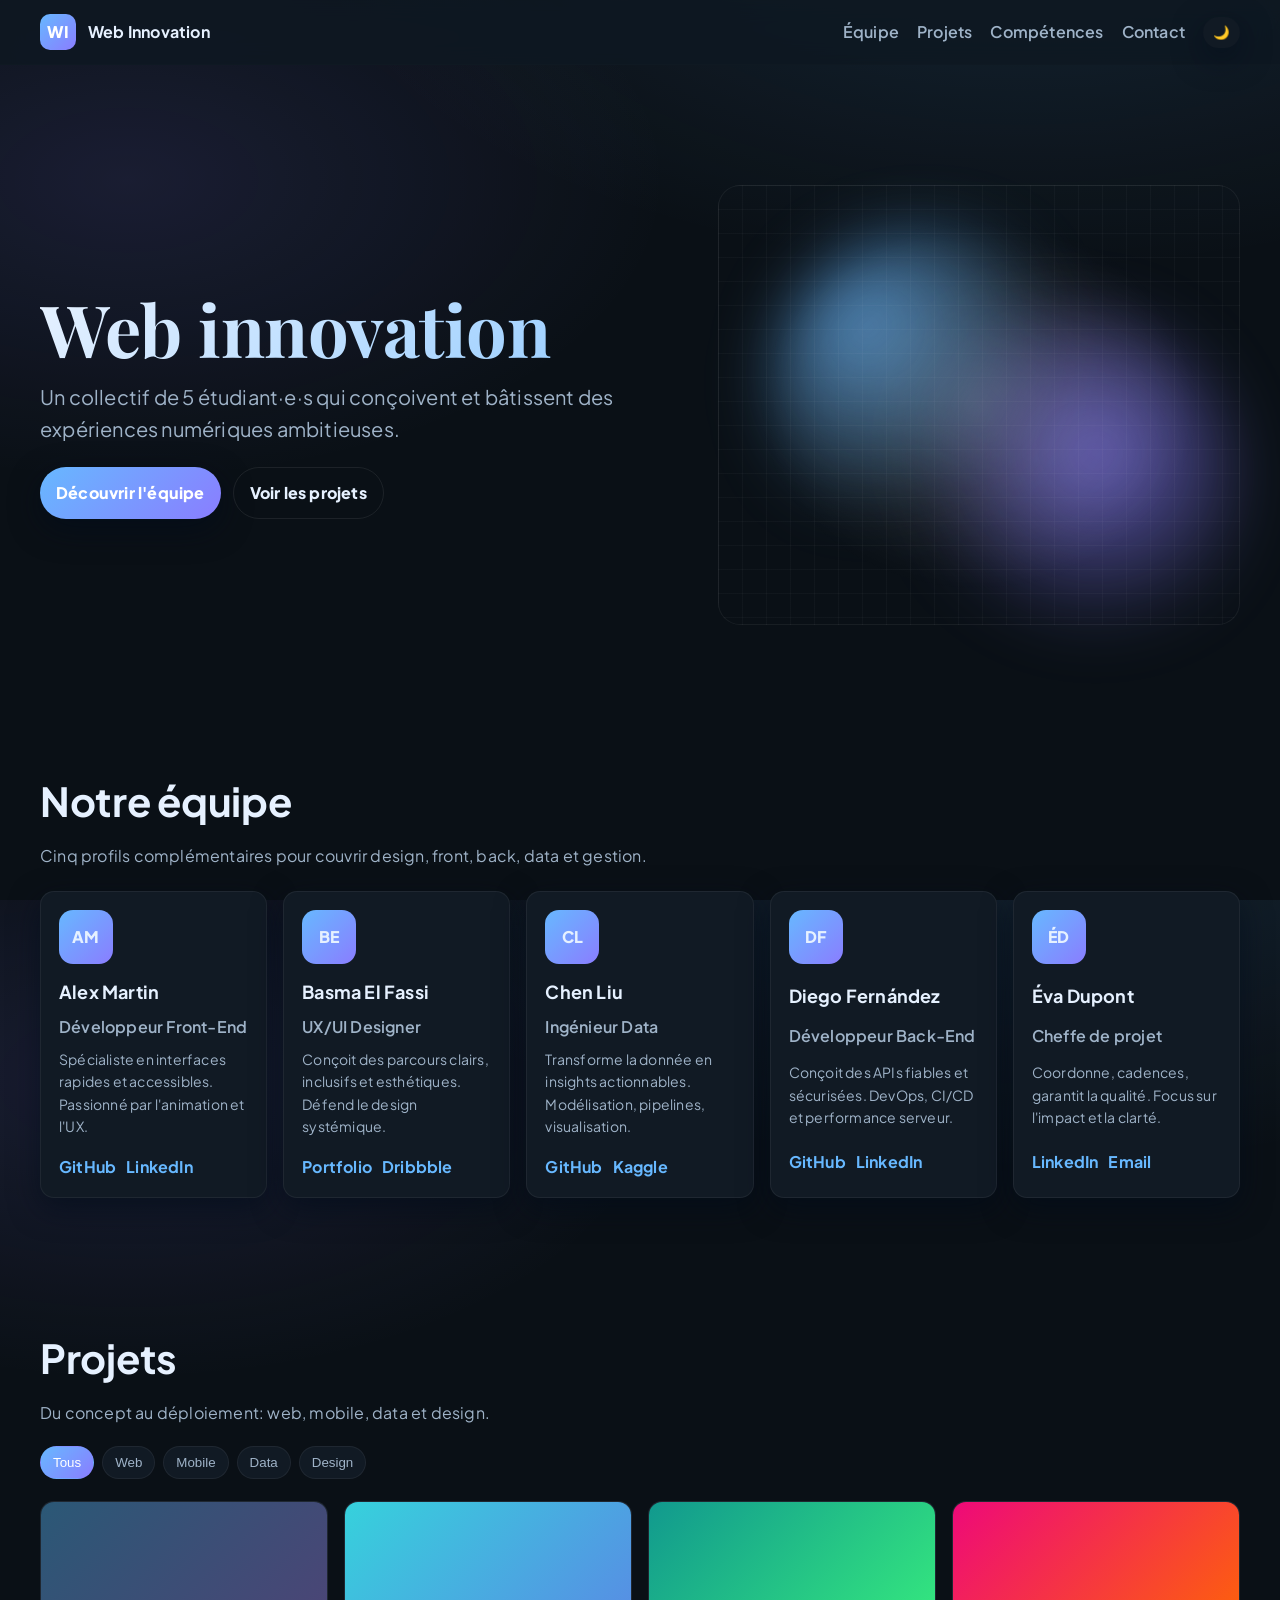
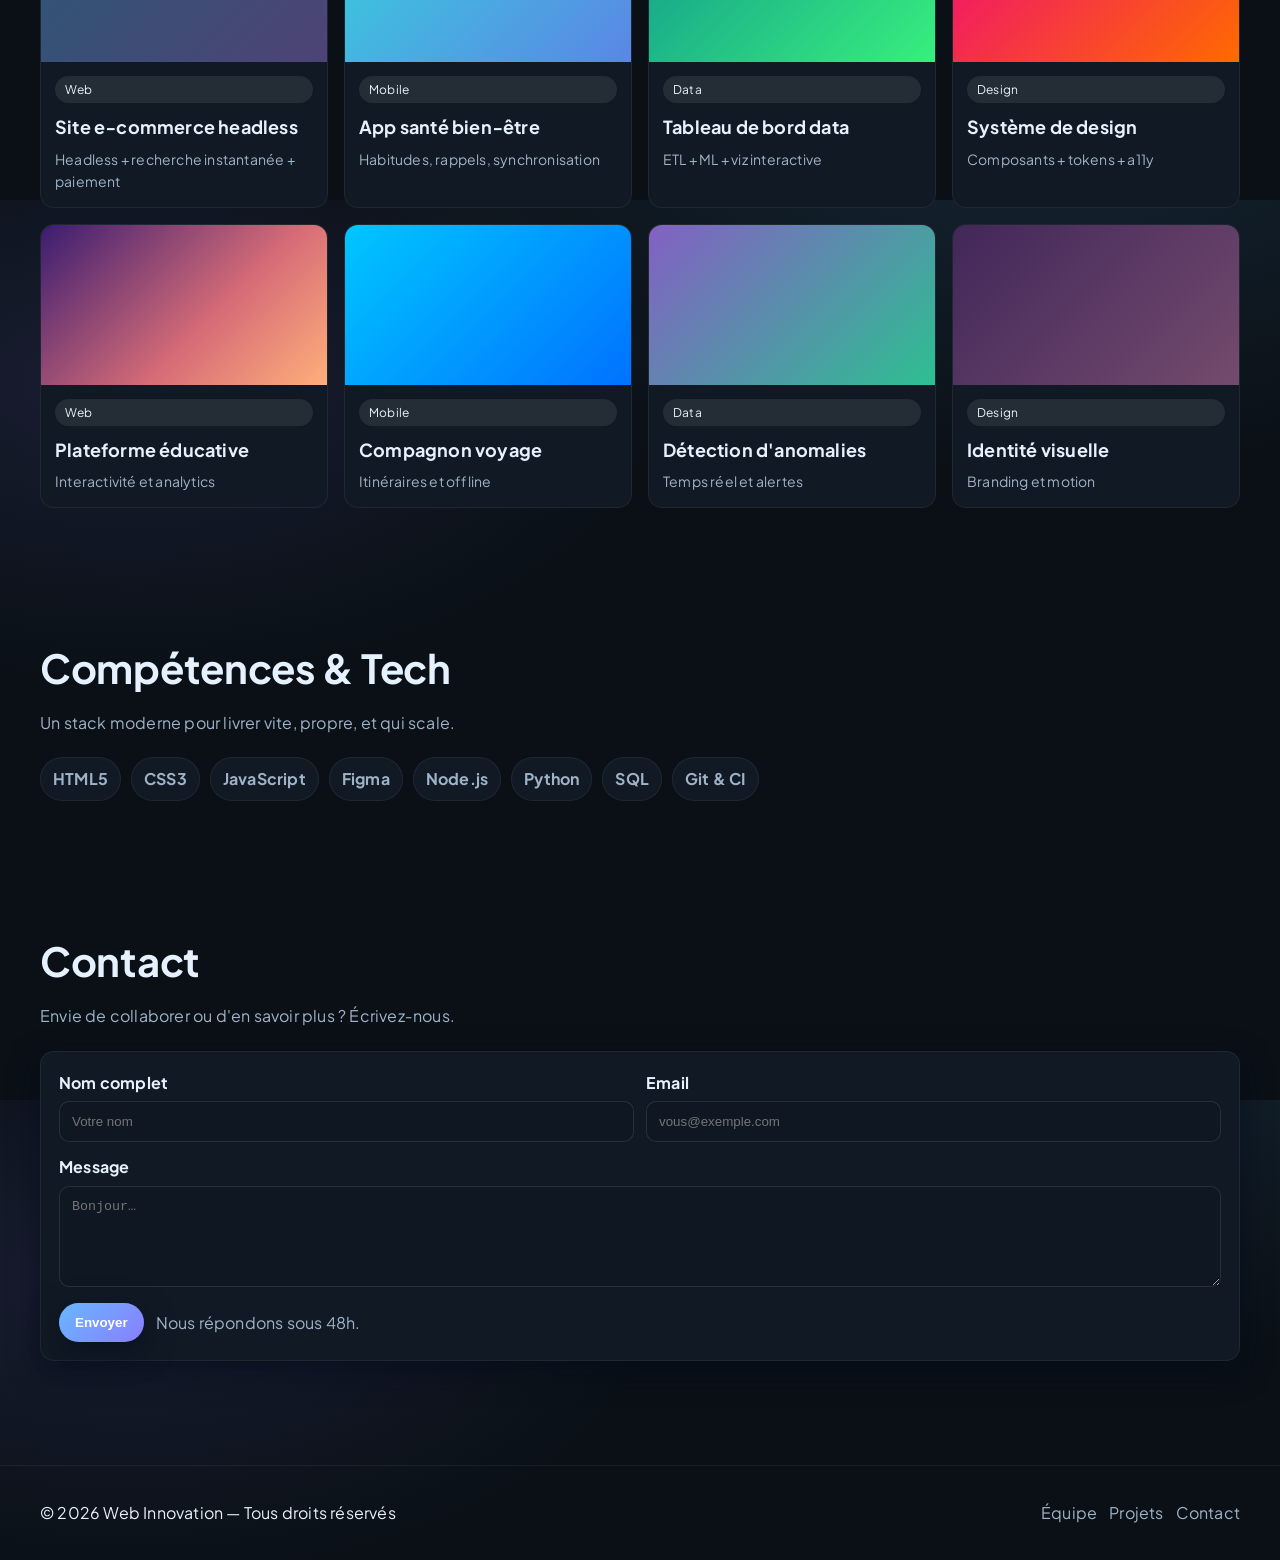
==== index.html @ 4f0fdc78 "Create professional portfolio website with responsive design Co-authored-by: yashabdul713 <yashabdul" ====
<!DOCTYPE html>
<html lang="fr">
<head>
	<meta charset="utf-8" />
	<meta name="viewport" content="width=device-width, initial-scale=1" />
	<title>Web innovation — Portfolio du groupe</title>
	<meta name="description" content="Portfolio professionnel et responsive d'un groupe de 5 étudiants — Web innovation." />
	<link rel="preconnect" href="https://fonts.googleapis.com" />
	<link rel="preconnect" href="https://fonts.gstatic.com" crossorigin />
	<link href="https://fonts.googleapis.com/css2?family=Plus+Jakarta+Sans:wght@400;600;700;800&family=Playfair+Display:wght@600;700&display=swap" rel="stylesheet" />
	<link rel="icon" type="image/svg+xml" href="data:image/svg+xml,%3Csvg xmlns='http://www.w3.org/2000/svg' viewBox='0 0 128 128'%3E%3Crect width='128' height='128' rx='24' fill='%2309141f'/%3E%3Cpath d='M28 86L46 42h12l-18 44H28Zm50-44l-18 44h12l12.4-31.1L96 86h12L86 42H78Z' fill='%23a8d8ff'/%3E%3C/svg%3E" />
	<link rel="stylesheet" href="./styles.css" />
</head>
<body>
	<header class="site-header" data-reveal>
		<div class="container header-inner">
			<a href="#hero" class="brand">
				<span class="brand-mark" aria-hidden="true">WI</span>
				<span class="brand-text">Web Innovation</span>
			</a>
			<nav class="nav">
				<a href="#equipe">Équipe</a>
				<a href="#projets">Projets</a>
				<a href="#competences">Compétences</a>
				<a href="#contact">Contact</a>
				<button id="themeToggle" class="theme-toggle" aria-label="Basculer le thème">
					<span class="sun">☀️</span>
					<span class="moon">🌙</span>
				</button>
			</nav>
		</div>
	</header>

	<main>
		<section id="hero" class="hero" aria-label="Section d'introduction" data-reveal>
			<div class="container hero-inner">
				<div class="hero-content">
					<h1 class="hero-title">Web innovation</h1>
					<p class="hero-subtitle">Un collectif de 5 étudiant·e·s qui conçoivent et bâtissent des expériences numériques ambitieuses.</p>
					<div class="hero-cta">
						<a href="#equipe" class="btn btn-primary">Découvrir l'équipe</a>
						<a href="#projets" class="btn btn-ghost">Voir les projets</a>
					</div>
				</div>
				<div class="hero-art" aria-hidden="true">
					<div class="blob b1"></div>
					<div class="blob b2"></div>
					<div class="grid-spark"></div>
				</div>
			</div>
		</section>

		<section id="equipe" class="section team" aria-label="Notre équipe" data-reveal>
			<div class="container">
				<header class="section-head">
					<h2>Notre équipe</h2>
					<p>Cinq profils complémentaires pour couvrir design, front, back, data et gestion.</p>
				</header>

				<div class="team-grid">
					<article class="member-card">
						<div class="avatar" aria-hidden="true"><span>AM</span></div>
						<h3 class="member-name">Alex Martin</h3>
						<p class="member-role">Développeur Front‑End</p>
						<p class="member-bio">Spécialiste en interfaces rapides et accessibles. Passionné par l'animation et l'UX.</p>
						<div class="member-links">
							<a href="#" aria-label="GitHub Alex">GitHub</a>
							<a href="#" aria-label="LinkedIn Alex">LinkedIn</a>
						</div>
					</article>

					<article class="member-card">
						<div class="avatar" aria-hidden="true"><span>BE</span></div>
						<h3 class="member-name">Basma El Fassi</h3>
						<p class="member-role">UX/UI Designer</p>
						<p class="member-bio">Conçoit des parcours clairs, inclusifs et esthétiques. Défend le design systémique.</p>
						<div class="member-links">
							<a href="#" aria-label="Portfolio Basma">Portfolio</a>
							<a href="#" aria-label="Dribbble Basma">Dribbble</a>
						</div>
					</article>

					<article class="member-card">
						<div class="avatar" aria-hidden="true"><span>CL</span></div>
						<h3 class="member-name">Chen Liu</h3>
						<p class="member-role">Ingénieur Data</p>
						<p class="member-bio">Transforme la donnée en insights actionnables. Modélisation, pipelines, visualisation.</p>
						<div class="member-links">
							<a href="#" aria-label="GitHub Chen">GitHub</a>
							<a href="#" aria-label="Kaggle Chen">Kaggle</a>
						</div>
					</article>

					<article class="member-card">
						<div class="avatar" aria-hidden="true"><span>DF</span></div>
						<h3 class="member-name">Diego Fernández</h3>
						<p class="member-role">Développeur Back‑End</p>
						<p class="member-bio">Conçoit des APIs fiables et sécurisées. DevOps, CI/CD et performance serveur.</p>
						<div class="member-links">
							<a href="#" aria-label="GitHub Diego">GitHub</a>
							<a href="#" aria-label="LinkedIn Diego">LinkedIn</a>
						</div>
					</article>

					<article class="member-card">
						<div class="avatar" aria-hidden="true"><span>ÉD</span></div>
						<h3 class="member-name">Éva Dupont</h3>
						<p class="member-role">Cheffe de projet</p>
						<p class="member-bio">Coordonne, cadences, garantit la qualité. Focus sur l'impact et la clarté.</p>
						<div class="member-links">
							<a href="#" aria-label="LinkedIn Éva">LinkedIn</a>
							<a href="#" aria-label="Email Éva">Email</a>
						</div>
					</article>
				</div>
			</div>
		</section>

		<section id="projets" class="section projects" aria-label="Nos projets" data-reveal>
			<div class="container">
				<header class="section-head">
					<h2>Projets</h2>
					<p>Du concept au déploiement: web, mobile, data et design.</p>
					<div class="filters" role="tablist" aria-label="Filtrer les projets">
						<button class="filter is-active" data-filter="all" role="tab" aria-selected="true">Tous</button>
						<button class="filter" data-filter="web" role="tab">Web</button>
						<button class="filter" data-filter="mobile" role="tab">Mobile</button>
						<button class="filter" data-filter="data" role="tab">Data</button>
						<button class="filter" data-filter="design" role="tab">Design</button>
					</div>
				</header>

				<div class="project-grid">
					<article class="project-card" data-category="web" data-title="Site e‑commerce headless" data-description="Architecture headless avec CMS, recherche instantanée et paiement sécurisé." data-image="">
						<div class="thumb t1" aria-hidden="true"></div>
						<div class="project-meta">
							<span class="tag">Web</span>
							<h3>Site e‑commerce headless</h3>
							<p>Headless + recherche instantanée + paiement</p>
						</div>
					</article>

					<article class="project-card" data-category="mobile" data-title="App santé bien‑être" data-description="Suivi d'habitudes, notifications intelligentes, synchronisation cloud." data-image="">
						<div class="thumb t2" aria-hidden="true"></div>
						<div class="project-meta">
							<span class="tag">Mobile</span>
							<h3>App santé bien‑être</h3>
							<p>Habitudes, rappels, synchronisation</p>
						</div>
					</article>

					<article class="project-card" data-category="data" data-title="Tableau de bord data" data-description="Intégration ETL, modèles prédictifs, visualisations interactives." data-image="">
						<div class="thumb t3" aria-hidden="true"></div>
						<div class="project-meta">
							<span class="tag">Data</span>
							<h3>Tableau de bord data</h3>
							<p>ETL + ML + viz interactive</p>
						</div>
					</article>

					<article class="project-card" data-category="design" data-title="Système de design" data-description="Bibliothèque de composants, tokens, guidelines et accessibilité AA." data-image="">
						<div class="thumb t4" aria-hidden="true"></div>
						<div class="project-meta">
							<span class="tag">Design</span>
							<h3>Système de design</h3>
							<p>Composants + tokens + a11y</p>
						</div>
					</article>

					<article class="project-card" data-category="web" data-title="Plateforme éducative" data-description="Cours interactifs, quiz adaptatifs, scoring et analytics." data-image="">
						<div class="thumb t5" aria-hidden="true"></div>
						<div class="project-meta">
							<span class="tag">Web</span>
							<h3>Plateforme éducative</h3>
							<p>Interactivité et analytics</p>
						</div>
					</article>

					<article class="project-card" data-category="mobile" data-title="Compagnon voyage" data-description="Itinéraires optimisés, hors‑ligne, recommandations locales." data-image="">
						<div class="thumb t6" aria-hidden="true"></div>
						<div class="project-meta">
							<span class="tag">Mobile</span>
							<h3>Compagnon voyage</h3>
							<p>Itinéraires et offline</p>
						</div>
					</article>

					<article class="project-card" data-category="data" data-title="Détection d'anomalies" data-description="Surveillance temps réel, alertes et investigation." data-image="">
						<div class="thumb t7" aria-hidden="true"></div>
						<div class="project-meta">
							<span class="tag">Data</span>
							<h3>Détection d'anomalies</h3>
							<p>Temps réel et alertes</p>
						</div>
					</article>

					<article class="project-card" data-category="design" data-title="Identité visuelle" data-description="Logo, palette, typographies et motion guidelines." data-image="">
						<div class="thumb t8" aria-hidden="true"></div>
						<div class="project-meta">
							<span class="tag">Design</span>
							<h3>Identité visuelle</h3>
							<p>Branding et motion</p>
						</div>
					</article>
				</div>
			</div>
		</section>

		<section id="competences" class="section skills" aria-label="Compétences & Technologies" data-reveal>
			<div class="container">
				<header class="section-head">
					<h2>Compétences & Tech</h2>
					<p>Un stack moderne pour livrer vite, propre, et qui scale.</p>
				</header>
				<ul class="chip-list" aria-label="Technologies">
					<li class="chip">HTML5</li>
					<li class="chip">CSS3</li>
					<li class="chip">JavaScript</li>
					<li class="chip">Figma</li>
					<li class="chip">Node.js</li>
					<li class="chip">Python</li>
					<li class="chip">SQL</li>
					<li class="chip">Git & CI</li>
				</ul>
			</div>
		</section>

		<section id="contact" class="section contact" aria-label="Nous contacter" data-reveal>
			<div class="container">
				<header class="section-head">
					<h2>Contact</h2>
					<p>Envie de collaborer ou d'en savoir plus ? Écrivez‑nous.</p>
				</header>
				<form id="contactForm" class="contact-form" novalidate>
					<div class="form-grid">
						<label>
							<span>Nom complet</span>
							<input type="text" name="name" placeholder="Votre nom" required />
						</label>
						<label>
							<span>Email</span>
							<input type="email" name="email" placeholder="vous@exemple.com" required />
						</label>
						<label class="full">
							<span>Message</span>
							<textarea name="message" rows="5" placeholder="Bonjour…" required></textarea>
						</label>
					</div>
					<div class="form-actions">
						<button type="submit" class="btn btn-primary">Envoyer</button>
						<p class="form-note">Nous répondons sous 48h.</p>
					</div>
				</form>
			</div>
		</section>
	</main>

	<footer class="site-footer">
		<div class="container footer-inner">
			<p>© <span id="year"></span> Web Innovation — Tous droits réservés</p>
			<ul class="footer-links">
				<li><a href="#equipe">Équipe</a></li>
				<li><a href="#projets">Projets</a></li>
				<li><a href="#contact">Contact</a></li>
			</ul>
		</div>
	</footer>

	<div id="projectModal" class="modal" aria-hidden="true" role="dialog" aria-modal="false" aria-labelledby="modalTitle">
		<div class="modal-backdrop" data-close></div>
		<div class="modal-dialog" role="document">
			<button class="modal-close" data-close aria-label="Fermer">✕</button>
			<div class="modal-media" id="modalMedia" aria-hidden="true"></div>
			<div class="modal-body">
				<h3 id="modalTitle">Titre du projet</h3>
				<p id="modalDescription">Description du projet…</p>
				<div class="modal-actions">
					<a id="modalPrimary" class="btn btn-primary" href="#" target="_blank" rel="noopener">Voir le projet</a>
				</div>
			</div>
		</div>
	</div>

	<div id="toast" class="toast" role="status" aria-live="polite" aria-atomic="true" hidden></div>

	<script src="./script.js" defer></script>
</body>
</html>
---- styles.css ----
/* Design system */
:root {
	--bg: #0a1016;
	--bg-elev: #0f1822;
	--surface: #111a24;
	--text: #e6f1ff;
	--muted: #9fb3c8;
	--brand: #67b8ff;
	--brand-2: #8a7dff;
	--accent: #1ee5a1;
	--danger: #ff5e7e;
	--ring: color-mix(in oklab, var(--brand) 45%, white 0%);
	--shadow: 0 10px 30px rgba(2, 12, 27, 0.6);
	--radius: 14px;
	--radius-sm: 10px;
	--radius-lg: 22px;
	--container: 1200px;
	--gutter: 24px;
}

[data-theme="light"] {
	--bg: #f7fbff;
	--bg-elev: #ffffff;
	--surface: #f2f6fb;
	--text: #0b1a2b;
	--muted: #4b637a;
	--brand: #1b84ff;
	--brand-2: #5d49ff;
	--accent: #0fb37d;
	--danger: #e23c5b;
	--ring: color-mix(in oklab, var(--brand) 45%, black 0%);
	--shadow: 0 10px 30px rgba(10, 16, 22, 0.08);
}

/* Reset & base */
* { box-sizing: border-box; }
html, body { height: 100%; }
body {
	margin: 0;
	font-family: "Plus Jakarta Sans", system-ui, -apple-system, Segoe UI, Roboto, Ubuntu, "Helvetica Neue", Arial, "Apple Color Emoji", "Segoe UI Emoji";
	background: radial-gradient(1200px 600px at 80% -10%, rgba(103,184,255,0.12), transparent 60%),
		radial-gradient(900px 500px at 10% 20%, rgba(138,125,255,0.12), transparent 60%),
		var(--bg);
	color: var(--text);
	line-height: 1.6;
	letter-spacing: 0.2px;
}

img, svg, video { max-width: 100%; height: auto; display: block; }

.container {
	width: min(100% - 2*var(--gutter), var(--container));
	margin-inline: auto;
}

/* Header */
.site-header {
	position: sticky;
	top: 0;
	z-index: 50;
	backdrop-filter: saturate(130%) blur(12px);
	background: color-mix(in oklab, var(--bg-elev) 85%, transparent);
	border-bottom: 1px solid color-mix(in oklab, var(--surface) 70%, transparent);
}
.header-inner {
	display: flex;
	align-items: center;
	justify-content: space-between;
	padding: 14px 0;
}
.brand {
	display: inline-flex;
	align-items: center;
	gap: 12px;
	text-decoration: none;
	color: var(--text);
	font-weight: 700;
}
.brand-mark {
	display: inline-grid;
	place-items: center;
	width: 36px;
	height: 36px;
	border-radius: 10px;
	background: linear-gradient(135deg, var(--brand), var(--brand-2));
	color: white;
	font-weight: 800;
}
.nav { display: flex; gap: 18px; align-items: center; }
.nav a { color: var(--muted); text-decoration: none; font-weight: 600; }
.nav a:hover { color: var(--text); }
.theme-toggle {
	appearance: none; border: 0; background: var(--surface); color: var(--text);
	padding: 8px 10px; border-radius: 999px; cursor: pointer; display: inline-flex; gap: 6px;
	box-shadow: var(--shadow);
}
.theme-toggle .sun { display: none; }
[data-theme="light"] .theme-toggle .sun { display: inline; }
[data-theme="light"] .theme-toggle .moon { display: none; }

/* Hero */
.hero { padding: 80px 0 40px; }
@media (min-width: 900px){ .hero { padding: 120px 0 80px; } }
.hero-inner { display: grid; grid-template-columns: 1.1fr 0.9fr; gap: 40px; align-items: center; }
@media (max-width: 900px){ .hero-inner { grid-template-columns: 1fr; } }
.hero-title {
	font-family: "Playfair Display", Georgia, serif;
	font-size: clamp(42px, 6vw, 72px);
	line-height: 1.05;
	letter-spacing: -0.5px;
	margin: 0 0 14px;
	background: linear-gradient(135deg, var(--text), color-mix(in oklab, var(--brand) 70%, var(--text) 30%));
	-webkit-background-clip: text; background-clip: text; color: transparent;
}
.hero-subtitle { color: var(--muted); font-size: clamp(16px, 2.2vw, 20px); margin: 0 0 22px; }
.hero-cta { display: flex; gap: 12px; flex-wrap: wrap; }

.hero-art { position: relative; height: 360px; }
@media (min-width: 900px){ .hero-art { height: 440px; } }
.blob { position: absolute; filter: blur(30px); opacity: 0.7; mix-blend-mode: screen; }
.blob.b1 { width: 320px; height: 320px; border-radius: 50%; background: radial-gradient(circle at 30% 30%, var(--brand), transparent 60%); top: 10%; left: 10%; animation: float 10s ease-in-out infinite; }
.blob.b2 { width: 360px; height: 360px; border-radius: 50%; background: radial-gradient(circle at 60% 40%, var(--brand-2), transparent 60%); bottom: -10%; right: 0; animation: float 12s ease-in-out infinite reverse; }
.grid-spark { position: absolute; inset: 0; background: radial-gradient(ellipse at 50% 50%, rgba(255,255,255,0.14), transparent 60%),
	linear-gradient(transparent 23px, rgba(255,255,255,0.06) 24px),
	linear-gradient(90deg, transparent 23px, rgba(255,255,255,0.06) 24px);
	background-size: 100% 100%, 24px 24px, 24px 24px; border-radius: var(--radius-lg); border: 1px solid rgba(255,255,255,0.06);
}
@keyframes float { 0%,100%{ transform: translateY(0); } 50%{ transform: translateY(-12px); } }

/* Sections */
.section { padding: 64px 0; }
.section-head { display: grid; gap: 10px; margin-bottom: 22px; }
.section h2 { font-size: clamp(28px, 4.2vw, 40px); margin: 0; letter-spacing: -0.3px; }
.section p { color: var(--muted); margin: 0; }

/* Team */
.team-grid { display: grid; grid-template-columns: repeat(5, 1fr); gap: 16px; }
@media (max-width: 1100px){ .team-grid { grid-template-columns: repeat(3, 1fr); } }
@media (max-width: 700px){ .team-grid { grid-template-columns: repeat(2, 1fr); } }
@media (max-width: 460px){ .team-grid { grid-template-columns: 1fr; } }
.member-card { background: var(--surface); border: 1px solid rgba(255,255,255,0.06); border-radius: var(--radius); padding: 18px; box-shadow: var(--shadow); display: grid; gap: 8px; transition: transform .25s ease, box-shadow .25s ease; }
.member-card:hover { transform: translateY(-3px); box-shadow: 0 14px 40px rgba(2,12,27,.45); }
.avatar { width: 54px; height: 54px; border-radius: 14px; background: linear-gradient(135deg, var(--brand), var(--brand-2)); display: grid; place-items: center; font-weight: 800; }
.member-name { margin: 6px 0 0; font-size: 18px; }
.member-role { margin: 0; color: var(--muted); font-weight: 600; }
.member-bio { margin: 4px 0 0; color: var(--muted); font-size: 14px; }
.member-links { display: flex; gap: 10px; margin-top: 8px; }
.member-links a { color: var(--brand); text-decoration: none; font-weight: 700; }

/* Projects */
.filters { display: flex; gap: 8px; flex-wrap: wrap; margin-top: 10px; }
.filter { padding: 8px 12px; border-radius: 999px; background: var(--surface); color: var(--muted); border: 1px solid rgba(255,255,255,0.06); cursor: pointer; }
.filter.is-active { background: linear-gradient(135deg, var(--brand), var(--brand-2)); color: white; border-color: transparent; }

.project-grid { display: grid; grid-template-columns: repeat(4, 1fr); gap: 16px; }
@media (max-width: 1100px){ .project-grid { grid-template-columns: repeat(3, 1fr); } }
@media (max-width: 800px){ .project-grid { grid-template-columns: repeat(2, 1fr); } }
@media (max-width: 520px){ .project-grid { grid-template-columns: 1fr; } }
.project-card { position: relative; overflow: hidden; border-radius: var(--radius); background: var(--surface); border: 1px solid rgba(255,255,255,0.06); cursor: pointer; }
.project-card .thumb { height: 160px; background: linear-gradient(135deg, #0b2538, #0d1f2c); }
.project-card .thumb.t1{ background: linear-gradient(135deg, #2b5876, #4e4376);} 
.project-card .thumb.t2{ background: linear-gradient(135deg, #36d1dc, #5b86e5);} 
.project-card .thumb.t3{ background: linear-gradient(135deg, #11998e, #38ef7d);} 
.project-card .thumb.t4{ background: linear-gradient(135deg, #ee0979, #ff6a00);} 
.project-card .thumb.t5{ background: linear-gradient(135deg, #3a1c71, #d76d77 60%, #ffaf7b);} 
.project-card .thumb.t6{ background: linear-gradient(135deg, #00c6ff, #0072ff);} 
.project-card .thumb.t7{ background: linear-gradient(135deg, #8360c3, #2ebf91);} 
.project-card .thumb.t8{ background: linear-gradient(135deg, #42275a, #734b6d);} 
.project-card .project-meta { padding: 14px; display: grid; gap: 6px; }
.project-card .tag { display: inline-block; padding: 4px 10px; border-radius: 999px; background: rgba(255,255,255,0.08); font-size: 12px; }
.project-card h3 { margin: 4px 0 0; font-size: 18px; }
.project-card p { margin: 0; color: var(--muted); font-size: 14px; }
.project-card::after { content: ""; position: absolute; inset: 0; border-radius: inherit; border: 1px solid transparent; transition: border-color .2s ease; }
.project-card:hover::after { border-color: color-mix(in oklab, var(--brand) 50%, transparent); }

/* Skills */
.chip-list { display: flex; gap: 10px; flex-wrap: wrap; list-style: none; padding: 0; margin: 10px 0 0; }
.chip { padding: 8px 12px; border-radius: 999px; background: var(--surface); border: 1px solid rgba(255,255,255,0.06); color: var(--muted); font-weight: 700; }

/* Contact */
.contact-form { background: var(--surface); border: 1px solid rgba(255,255,255,0.06); border-radius: var(--radius); padding: 18px; box-shadow: var(--shadow); }
.form-grid { display: grid; grid-template-columns: 1fr 1fr; gap: 12px; }
.form-grid .full { grid-column: 1 / -1; }
label span { display: block; font-weight: 700; margin-bottom: 6px; }
input, textarea { width: 100%; padding: 12px 12px; border-radius: 10px; border: 1px solid rgba(255,255,255,0.1); background: var(--bg-elev); color: var(--text); outline: none; }
input:focus, textarea:focus { border-color: color-mix(in oklab, var(--brand) 50%, transparent); box-shadow: 0 0 0 3px color-mix(in oklab, var(--brand) 25%, transparent); }
.form-actions { display: flex; align-items: center; gap: 12px; margin-top: 10px; }
.form-note { color: var(--muted); margin: 0; }

/* Buttons */
.btn { display: inline-flex; align-items: center; justify-content: center; gap: 8px; padding: 12px 16px; border-radius: 999px; border: 1px solid rgba(255,255,255,0.08); text-decoration: none; color: var(--text); font-weight: 800; cursor: pointer; }
.btn-primary { background: linear-gradient(135deg, var(--brand), var(--brand-2)); border: none; color: #fff; box-shadow: var(--shadow); }
.btn-ghost { background: transparent; }
.btn:hover { transform: translateY(-1px); }

/* Footer */
.site-footer { border-top: 1px solid rgba(255,255,255,0.06); margin-top: 40px; }
.footer-inner { display: flex; align-items: center; justify-content: space-between; gap: 12px; padding: 18px 0; }
.footer-links { display: flex; gap: 12px; list-style: none; margin: 0; padding: 0; }
.footer-links a { color: var(--muted); text-decoration: none; }
.footer-links a:hover { color: var(--text); }

/* Modal */
.modal { position: fixed; inset: 0; display: grid; place-items: center; padding: 20px; pointer-events: none; }
.modal[aria-hidden="true"] { visibility: hidden; opacity: 0; transition: opacity .2s ease, visibility .2s ease; }
.modal[aria-hidden="false"] { visibility: visible; opacity: 1; pointer-events: auto; }
.modal-backdrop { position: absolute; inset: 0; background: rgba(0,0,0,0.55); backdrop-filter: blur(4px); }
.modal-dialog { position: relative; width: min(100%, 860px); background: var(--bg-elev); border-radius: var(--radius); border: 1px solid rgba(255,255,255,0.06); box-shadow: var(--shadow); overflow: hidden; display: grid; grid-template-columns: 1fr 1.1fr; }
@media (max-width: 800px){ .modal-dialog { grid-template-columns: 1fr; } }
.modal-media { min-height: 220px; background: radial-gradient(ellipse at 40% 50%, rgba(255,255,255,0.08), transparent 60%); }
.modal-body { padding: 18px; display: grid; gap: 10px; }
.modal-close { position: absolute; top: 10px; right: 10px; border: 0; background: rgba(0,0,0,0.5); color: #fff; border-radius: 999px; width: 32px; height: 32px; cursor: pointer; }

/* Toast */
.toast { position: fixed; bottom: 16px; right: 16px; padding: 12px 16px; border-radius: 12px; background: var(--surface); border: 1px solid rgba(255,255,255,0.08); box-shadow: var(--shadow); }

/* Reveal on scroll */
[data-reveal] { opacity: 0; transform: translateY(16px); transition: opacity .5s ease, transform .5s ease; }
[data-reveal].is-visible { opacity: 1; transform: translateY(0); }
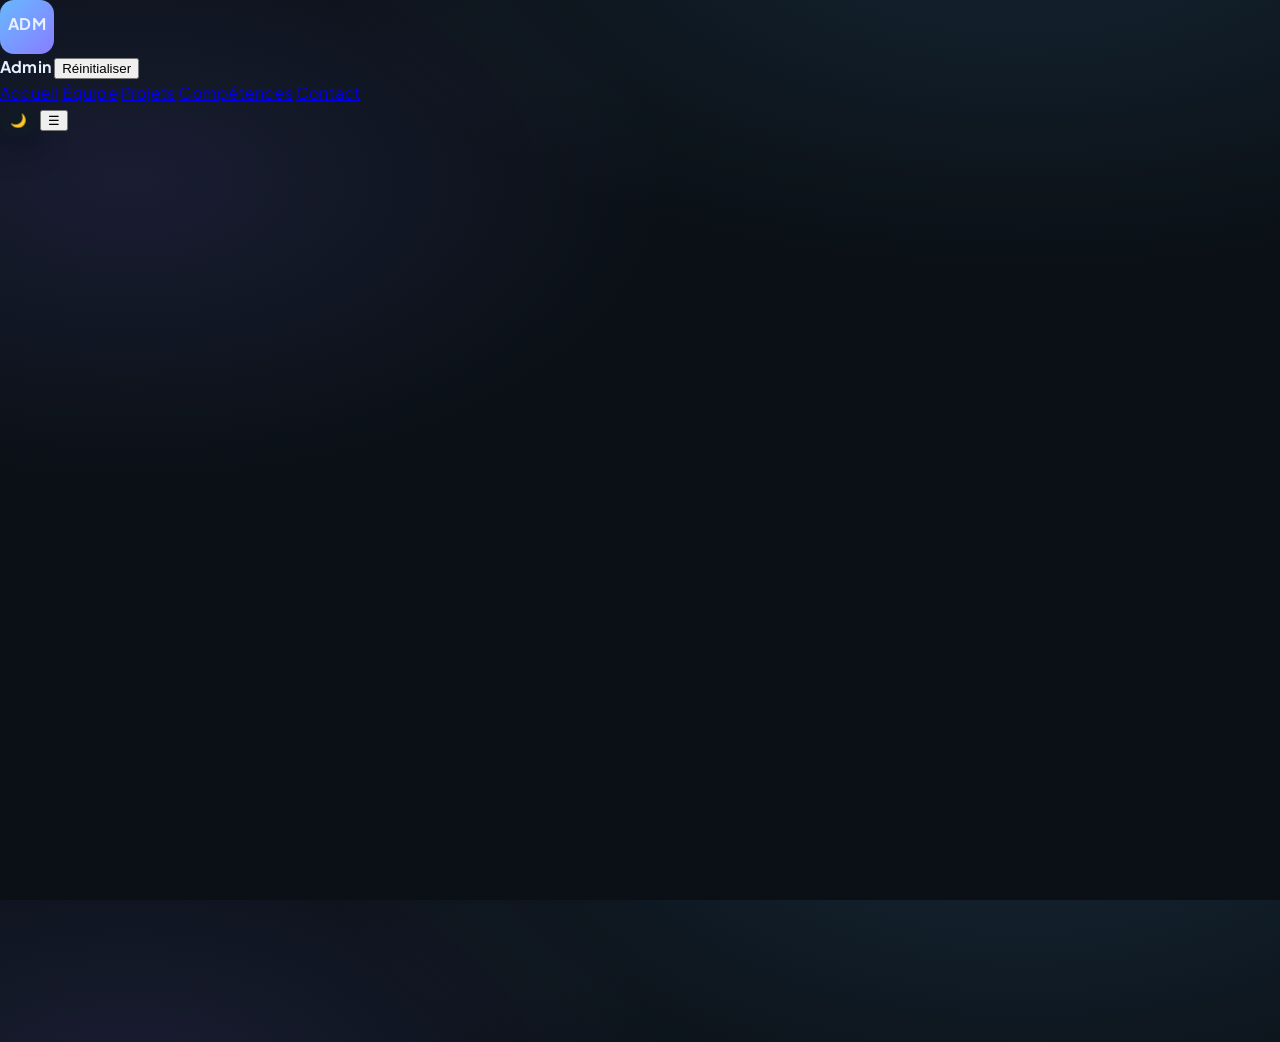
==== commit d0e0e025: "Checkpoint before follow-up message Co-authored-by: yashabdul713 <yashabdul713@gmail.com>" ====
--- a/index.html
+++ b/index.html
@@ -3,8 +3,8 @@
 <head>
 	<meta charset="utf-8" />
 	<meta name="viewport" content="width=device-width, initial-scale=1" />
-	<title>Web innovation — Portfolio du groupe</title>
-	<meta name="description" content="Portfolio professionnel et responsive d'un groupe de 5 étudiants — Web innovation." />
+	<title>Web innovation — Accueil</title>
+	<meta name="description" content="Portfolio professionnel d'un groupe de 5 étudiants — Web innovation." />
 	<link rel="preconnect" href="https://fonts.googleapis.com" />
 	<link rel="preconnect" href="https://fonts.gstatic.com" crossorigin />
 	<link href="https://fonts.googleapis.com/css2?family=Plus+Jakarta+Sans:wght@400;600;700;800&family=Playfair+Display:wght@600;700&display=swap" rel="stylesheet" />
@@ -12,260 +12,63 @@
 	<link rel="stylesheet" href="./styles.css" />
 </head>
 <body>
-	<header class="site-header" data-reveal>
-		<div class="container header-inner">
-			<a href="#hero" class="brand">
-				<span class="brand-mark" aria-hidden="true">WI</span>
-				<span class="brand-text">Web Innovation</span>
-			</a>
-			<nav class="nav">
-				<a href="#equipe">Équipe</a>
-				<a href="#projets">Projets</a>
-				<a href="#competences">Compétences</a>
-				<a href="#contact">Contact</a>
-				<button id="themeToggle" class="theme-toggle" aria-label="Basculer le thème">
-					<span class="sun">☀️</span>
-					<span class="moon">🌙</span>
-				</button>
+	<div class="app">
+		<aside class="sidebar" aria-label="Navigation latérale">
+			<div class="sidebar-header">
+				<label class="avatar-upload" title="Changer l'image de l'admin">
+					<input type="file" id="avatarInput" accept="image/*" hidden />
+					<div class="avatar admin-avatar" id="adminAvatar"><span>ADM</span></div>
+				</label>
+				<div class="admin-meta">
+					<strong>Admin</strong>
+					<button id="resetAvatar" class="link" type="button">Réinitialiser</button>
+				</div>
+			</div>
+			<nav class="sidebar-nav">
+				<a href="index.html" data-nav="home" class="nav-btn is-active">Accueil</a>
+				<a href="equipe.html" data-nav="equipe" class="nav-btn">Équipe</a>
+				<a href="projets.html" data-nav="projets" class="nav-btn">Projets</a>
+				<a href="competences.html" data-nav="competences" class="nav-btn">Compétences</a>
+				<a href="contact.html" data-nav="contact" class="nav-btn">Contact</a>
 			</nav>
-		</div>
-	</header>
+			<div class="sidebar-footer">
+				<button id="themeToggle" class="theme-toggle" aria-label="Basculer le thème"><span class="sun">☀️</span><span class="moon">🌙</span></button>
+				<button id="sidebarToggle" class="sidebar-toggle" aria-label="Ouvrir/fermer la barre">☰</button>
+			</div>
+		</aside>
 
-	<main>
-		<section id="hero" class="hero" aria-label="Section d'introduction" data-reveal>
-			<div class="container hero-inner">
-				<div class="hero-content">
-					<h1 class="hero-title">Web innovation</h1>
-					<p class="hero-subtitle">Un collectif de 5 étudiant·e·s qui conçoivent et bâtissent des expériences numériques ambitieuses.</p>
-					<div class="hero-cta">
-						<a href="#equipe" class="btn btn-primary">Découvrir l'équipe</a>
-						<a href="#projets" class="btn btn-ghost">Voir les projets</a>
+		<main class="content">
+			<section class="hero home-hero" aria-label="Accueil" data-reveal>
+				<div class="container hero-inner">
+					<div class="hero-content">
+						<h1 class="hero-title">Web innovation</h1>
+						<p class="hero-subtitle">Portfolio du groupe — découvrez nos projets, notre équipe et nos compétences.</p>
+						<div class="timer" aria-live="polite">
+							<span id="clock">00:00:00</span>
+						</div>
+						<div class="hero-cta">
+							<a href="projets.html" class="btn btn-primary">Voir les projets</a>
+							<a href="equipe.html" class="btn btn-ghost">Rencontrer l'équipe</a>
+						</div>
+					</div>
+					<div class="hero-art" aria-hidden="true">
+						<div class="blob b1"></div>
+						<div class="blob b2"></div>
+						<div class="grid-spark"></div>
 					</div>
 				</div>
-				<div class="hero-art" aria-hidden="true">
-					<div class="blob b1"></div>
-					<div class="blob b2"></div>
-					<div class="grid-spark"></div>
+			</section>
+
+			<section class="section" data-reveal>
+				<div class="container">
+					<header class="section-head">
+						<h2>À propos</h2>
+						<p>Nous concevons des expériences numériques ambitieuses et accessibles. Naviguez via la barre à gauche.</p>
+					</header>
 				</div>
-			</div>
-		</section>
-
-		<section id="equipe" class="section team" aria-label="Notre équipe" data-reveal>
-			<div class="container">
-				<header class="section-head">
-					<h2>Notre équipe</h2>
-					<p>Cinq profils complémentaires pour couvrir design, front, back, data et gestion.</p>
-				</header>
-
-				<div class="team-grid">
-					<article class="member-card">
-						<div class="avatar" aria-hidden="true"><span>AM</span></div>
-						<h3 class="member-name">Alex Martin</h3>
-						<p class="member-role">Développeur Front‑End</p>
-						<p class="member-bio">Spécialiste en interfaces rapides et accessibles. Passionné par l'animation et l'UX.</p>
-						<div class="member-links">
-							<a href="#" aria-label="GitHub Alex">GitHub</a>
-							<a href="#" aria-label="LinkedIn Alex">LinkedIn</a>
-						</div>
-					</article>
-
-					<article class="member-card">
-						<div class="avatar" aria-hidden="true"><span>BE</span></div>
-						<h3 class="member-name">Basma El Fassi</h3>
-						<p class="member-role">UX/UI Designer</p>
-						<p class="member-bio">Conçoit des parcours clairs, inclusifs et esthétiques. Défend le design systémique.</p>
-						<div class="member-links">
-							<a href="#" aria-label="Portfolio Basma">Portfolio</a>
-							<a href="#" aria-label="Dribbble Basma">Dribbble</a>
-						</div>
-					</article>
-
-					<article class="member-card">
-						<div class="avatar" aria-hidden="true"><span>CL</span></div>
-						<h3 class="member-name">Chen Liu</h3>
-						<p class="member-role">Ingénieur Data</p>
-						<p class="member-bio">Transforme la donnée en insights actionnables. Modélisation, pipelines, visualisation.</p>
-						<div class="member-links">
-							<a href="#" aria-label="GitHub Chen">GitHub</a>
-							<a href="#" aria-label="Kaggle Chen">Kaggle</a>
-						</div>
-					</article>
-
-					<article class="member-card">
-						<div class="avatar" aria-hidden="true"><span>DF</span></div>
-						<h3 class="member-name">Diego Fernández</h3>
-						<p class="member-role">Développeur Back‑End</p>
-						<p class="member-bio">Conçoit des APIs fiables et sécurisées. DevOps, CI/CD et performance serveur.</p>
-						<div class="member-links">
-							<a href="#" aria-label="GitHub Diego">GitHub</a>
-							<a href="#" aria-label="LinkedIn Diego">LinkedIn</a>
-						</div>
-					</article>
-
-					<article class="member-card">
-						<div class="avatar" aria-hidden="true"><span>ÉD</span></div>
-						<h3 class="member-name">Éva Dupont</h3>
-						<p class="member-role">Cheffe de projet</p>
-						<p class="member-bio">Coordonne, cadences, garantit la qualité. Focus sur l'impact et la clarté.</p>
-						<div class="member-links">
-							<a href="#" aria-label="LinkedIn Éva">LinkedIn</a>
-							<a href="#" aria-label="Email Éva">Email</a>
-						</div>
-					</article>
-				</div>
-			</div>
-		</section>
-
-		<section id="projets" class="section projects" aria-label="Nos projets" data-reveal>
-			<div class="container">
-				<header class="section-head">
-					<h2>Projets</h2>
-					<p>Du concept au déploiement: web, mobile, data et design.</p>
-					<div class="filters" role="tablist" aria-label="Filtrer les projets">
-						<button class="filter is-active" data-filter="all" role="tab" aria-selected="true">Tous</button>
-						<button class="filter" data-filter="web" role="tab">Web</button>
-						<button class="filter" data-filter="mobile" role="tab">Mobile</button>
-						<button class="filter" data-filter="data" role="tab">Data</button>
-						<button class="filter" data-filter="design" role="tab">Design</button>
-					</div>
-				</header>
-
-				<div class="project-grid">
-					<article class="project-card" data-category="web" data-title="Site e‑commerce headless" data-description="Architecture headless avec CMS, recherche instantanée et paiement sécurisé." data-image="">
-						<div class="thumb t1" aria-hidden="true"></div>
-						<div class="project-meta">
-							<span class="tag">Web</span>
-							<h3>Site e‑commerce headless</h3>
-							<p>Headless + recherche instantanée + paiement</p>
-						</div>
-					</article>
-
-					<article class="project-card" data-category="mobile" data-title="App santé bien‑être" data-description="Suivi d'habitudes, notifications intelligentes, synchronisation cloud." data-image="">
-						<div class="thumb t2" aria-hidden="true"></div>
-						<div class="project-meta">
-							<span class="tag">Mobile</span>
-							<h3>App santé bien‑être</h3>
-							<p>Habitudes, rappels, synchronisation</p>
-						</div>
-					</article>
-
-					<article class="project-card" data-category="data" data-title="Tableau de bord data" data-description="Intégration ETL, modèles prédictifs, visualisations interactives." data-image="">
-						<div class="thumb t3" aria-hidden="true"></div>
-						<div class="project-meta">
-							<span class="tag">Data</span>
-							<h3>Tableau de bord data</h3>
-							<p>ETL + ML + viz interactive</p>
-						</div>
-					</article>
-
-					<article class="project-card" data-category="design" data-title="Système de design" data-description="Bibliothèque de composants, tokens, guidelines et accessibilité AA." data-image="">
-						<div class="thumb t4" aria-hidden="true"></div>
-						<div class="project-meta">
-							<span class="tag">Design</span>
-							<h3>Système de design</h3>
-							<p>Composants + tokens + a11y</p>
-						</div>
-					</article>
-
-					<article class="project-card" data-category="web" data-title="Plateforme éducative" data-description="Cours interactifs, quiz adaptatifs, scoring et analytics." data-image="">
-						<div class="thumb t5" aria-hidden="true"></div>
-						<div class="project-meta">
-							<span class="tag">Web</span>
-							<h3>Plateforme éducative</h3>
-							<p>Interactivité et analytics</p>
-						</div>
-					</article>
-
-					<article class="project-card" data-category="mobile" data-title="Compagnon voyage" data-description="Itinéraires optimisés, hors‑ligne, recommandations locales." data-image="">
-						<div class="thumb t6" aria-hidden="true"></div>
-						<div class="project-meta">
-							<span class="tag">Mobile</span>
-							<h3>Compagnon voyage</h3>
-							<p>Itinéraires et offline</p>
-						</div>
-					</article>
-
-					<article class="project-card" data-category="data" data-title="Détection d'anomalies" data-description="Surveillance temps réel, alertes et investigation." data-image="">
-						<div class="thumb t7" aria-hidden="true"></div>
-						<div class="project-meta">
-							<span class="tag">Data</span>
-							<h3>Détection d'anomalies</h3>
-							<p>Temps réel et alertes</p>
-						</div>
-					</article>
-
-					<article class="project-card" data-category="design" data-title="Identité visuelle" data-description="Logo, palette, typographies et motion guidelines." data-image="">
-						<div class="thumb t8" aria-hidden="true"></div>
-						<div class="project-meta">
-							<span class="tag">Design</span>
-							<h3>Identité visuelle</h3>
-							<p>Branding et motion</p>
-						</div>
-					</article>
-				</div>
-			</div>
-		</section>
-
-		<section id="competences" class="section skills" aria-label="Compétences & Technologies" data-reveal>
-			<div class="container">
-				<header class="section-head">
-					<h2>Compétences & Tech</h2>
-					<p>Un stack moderne pour livrer vite, propre, et qui scale.</p>
-				</header>
-				<ul class="chip-list" aria-label="Technologies">
-					<li class="chip">HTML5</li>
-					<li class="chip">CSS3</li>
-					<li class="chip">JavaScript</li>
-					<li class="chip">Figma</li>
-					<li class="chip">Node.js</li>
-					<li class="chip">Python</li>
-					<li class="chip">SQL</li>
-					<li class="chip">Git & CI</li>
-				</ul>
-			</div>
-		</section>
-
-		<section id="contact" class="section contact" aria-label="Nous contacter" data-reveal>
-			<div class="container">
-				<header class="section-head">
-					<h2>Contact</h2>
-					<p>Envie de collaborer ou d'en savoir plus ? Écrivez‑nous.</p>
-				</header>
-				<form id="contactForm" class="contact-form" novalidate>
-					<div class="form-grid">
-						<label>
-							<span>Nom complet</span>
-							<input type="text" name="name" placeholder="Votre nom" required />
-						</label>
-						<label>
-							<span>Email</span>
-							<input type="email" name="email" placeholder="vous@exemple.com" required />
-						</label>
-						<label class="full">
-							<span>Message</span>
-							<textarea name="message" rows="5" placeholder="Bonjour…" required></textarea>
-						</label>
-					</div>
-					<div class="form-actions">
-						<button type="submit" class="btn btn-primary">Envoyer</button>
-						<p class="form-note">Nous répondons sous 48h.</p>
-					</div>
-				</form>
-			</div>
-		</section>
-	</main>
-
-	<footer class="site-footer">
-		<div class="container footer-inner">
-			<p>© <span id="year"></span> Web Innovation — Tous droits réservés</p>
-			<ul class="footer-links">
-				<li><a href="#equipe">Équipe</a></li>
-				<li><a href="#projets">Projets</a></li>
-				<li><a href="#contact">Contact</a></li>
-			</ul>
-		</div>
-	</footer>
-
+			</section>
+		</main>
+	</div>
 	<div id="projectModal" class="modal" aria-hidden="true" role="dialog" aria-modal="false" aria-labelledby="modalTitle">
 		<div class="modal-backdrop" data-close></div>
 		<div class="modal-dialog" role="document">
@@ -280,9 +83,7 @@
 			</div>
 		</div>
 	</div>
-
 	<div id="toast" class="toast" role="status" aria-live="polite" aria-atomic="true" hidden></div>
-
 	<script src="./script.js" defer></script>
 </body>
 </html>
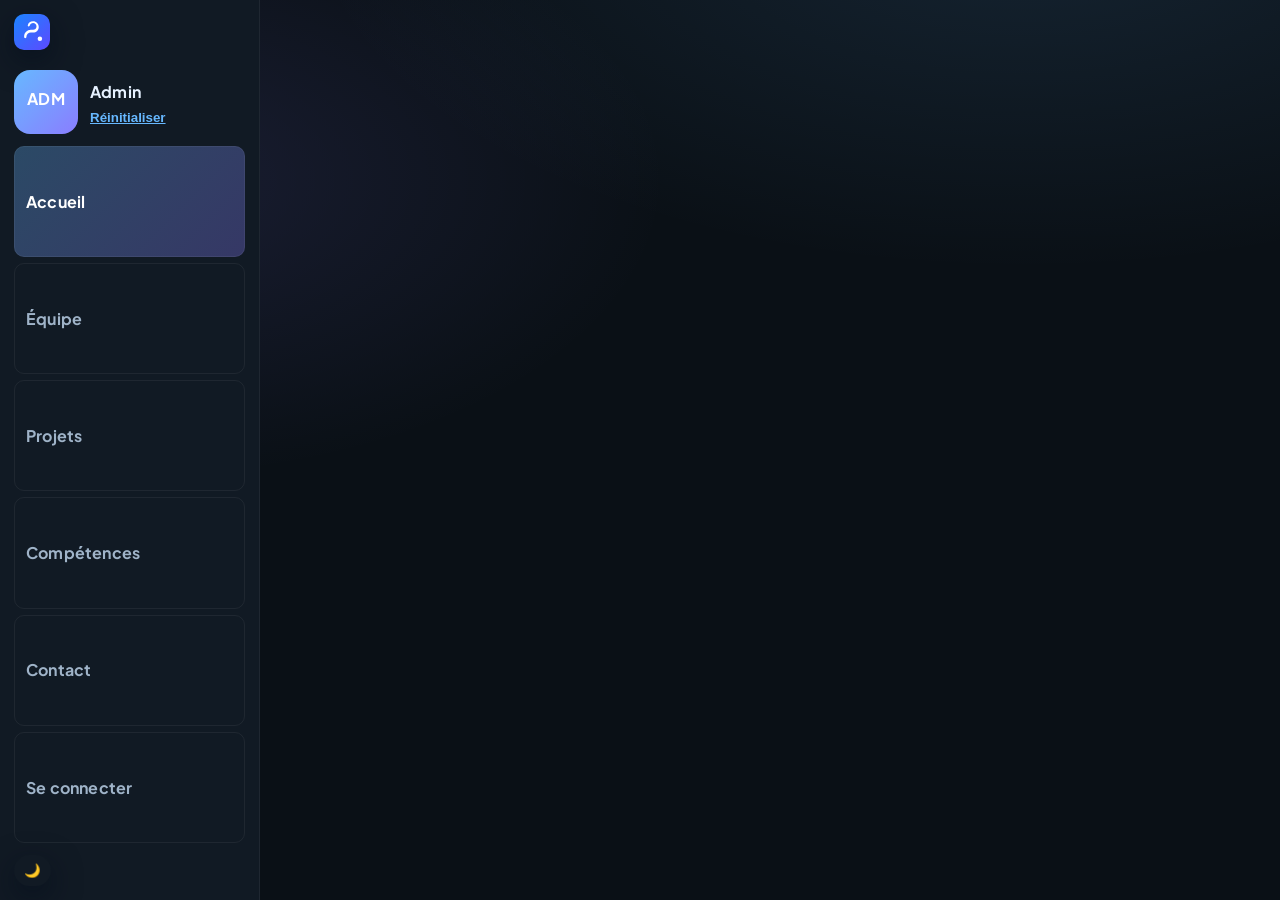
==== commit b5881ce3: "Checkpoint before follow-up message Co-authored-by: yashabdul713 <yashabdul713@gmail.com>" ====
--- a/index.html
+++ b/index.html
@@ -14,7 +14,10 @@
 <body>
 	<div class="app">
 		<aside class="sidebar" aria-label="Navigation latérale">
-			<div class="sidebar-header">
+            <div class="sidebar-header">
+                <a class="brand-sidebar" href="index.html" aria-label="Accueil StayEasy">
+                    <img src="./assets/logo.svg" alt="StayEasy" class="brand-logo" width="36" height="36" />
+                </a>
 				<label class="avatar-upload" title="Changer l'image de l'admin">
 					<input type="file" id="avatarInput" accept="image/*" hidden />
 					<div class="avatar admin-avatar" id="adminAvatar"><span>ADM</span></div>
@@ -30,6 +33,7 @@
 				<a href="projets.html" data-nav="projets" class="nav-btn">Projets</a>
 				<a href="competences.html" data-nav="competences" class="nav-btn">Compétences</a>
 				<a href="contact.html" data-nav="contact" class="nav-btn">Contact</a>
+				<a href="login.html" data-nav="login" class="nav-btn">Se connecter</a>
 			</nav>
 			<div class="sidebar-footer">
 				<button id="themeToggle" class="theme-toggle" aria-label="Basculer le thème"><span class="sun">☀️</span><span class="moon">🌙</span></button>
--- a/styles.css
+++ b/styles.css
@@ -86,6 +86,8 @@
 	color: white;
 	font-weight: 800;
 }
+.brand-sidebar { grid-column: 1 / -1; margin-bottom: 8px; }
+.brand-logo { width: 36px; height: 36px; border-radius: 10px; box-shadow: var(--shadow); display: block; }
 .nav { display: flex; gap: 18px; align-items: center; }
 .nav a { color: var(--muted); text-decoration: none; font-weight: 600; }
 .nav a:hover { color: var(--text); }
@@ -216,4 +218,52 @@
 
 /* Reveal on scroll */
 [data-reveal] { opacity: 0; transform: translateY(16px); transition: opacity .5s ease, transform .5s ease; }
-[data-reveal].is-visible { opacity: 1; transform: translateY(0); }+[data-reveal].is-visible { opacity: 1; transform: translateY(0); }
+
+/* Layout with sidebar */
+.app { display: grid; grid-template-columns: 260px 1fr; min-height: 100dvh; }
+@media (max-width: 900px){ .app { grid-template-columns: 1fr; } }
+.sidebar {
+	position: sticky; top: 0; align-self: start; height: 100dvh; display: grid; grid-template-rows: auto 1fr auto;
+	background: var(--surface); border-right: 1px solid rgba(255,255,255,0.06); padding: 14px; gap: 12px;
+}
+@media (max-width: 900px){
+	.sidebar { position: fixed; inset: 0 auto 0 0; width: 78%; max-width: 320px; transform: translateX(-100%); transition: transform .25s ease; z-index: 60; }
+	.app.sidebar-open .sidebar { transform: translateX(0); }
+}
+.content { overflow: hidden; }
+
+/* Sidebar header */
+.sidebar-header { display: grid; grid-template-columns: auto 1fr; gap: 12px; align-items: center; }
+.avatar-upload { cursor: pointer; }
+.admin-avatar { width: 64px; height: 64px; border-radius: 16px; background: linear-gradient(135deg, var(--brand), var(--brand-2)); display: grid; place-items: center; color: #fff; font-weight: 900; }
+.admin-avatar.has-image { background-size: cover; background-position: center; }
+.admin-meta { display: grid; gap: 6px; align-content: center; }
+.link { background: transparent; border: 0; color: var(--brand); font-weight: 700; text-decoration: underline; cursor: pointer; padding: 0; justify-self: start; }
+
+/* Sidebar nav */
+.sidebar-nav { display: grid; gap: 6px; }
+.nav-btn { display: flex; align-items: center; gap: 10px; padding: 10px 12px; border-radius: 10px; color: var(--muted); text-decoration: none; font-weight: 700; position: relative; }
+.nav-btn::before { content: ""; position: absolute; inset: 0; border-radius: inherit; border: 1px solid rgba(255,255,255,0.06); transition: border-color .2s ease, background .2s ease; }
+.nav-btn:hover { color: var(--text); }
+.nav-btn.is-active { color: #fff; background: linear-gradient(135deg, color-mix(in oklab, var(--brand) 30%, transparent), color-mix(in oklab, var(--brand-2) 30%, transparent)); }
+
+/* Sidebar footer */
+.sidebar-footer { display: flex; align-items: center; justify-content: space-between; gap: 10px; }
+.sidebar-toggle { appearance: none; border: 1px solid rgba(255,255,255,0.08); background: var(--bg-elev); color: var(--text); padding: 8px 10px; border-radius: 10px; cursor: pointer; display: none; }
+@media (max-width: 900px){ .sidebar-toggle { display: inline-flex; } }
+
+/* Content spacing to align with sidebar */
+.content .hero, .content .section { padding-left: min(2vw, 16px); padding-right: min(2vw, 16px); }
+
+/* Timer */
+.timer { display: inline-flex; align-items: center; gap: 10px; margin: 8px 0 14px; padding: 8px 12px; border-radius: 12px; background: var(--surface); border: 1px solid rgba(255,255,255,0.06); font-weight: 800; letter-spacing: 1px; }
+#clock.tick { animation: tick .5s ease; }
+@keyframes tick { 0%{ transform: translateY(0); } 40%{ transform: translateY(-4px); } 100%{ transform: translateY(0); } }
+
+/* Mobile backdrop when sidebar open */
+@media (max-width: 900px){
+	.app.sidebar-open::after {
+		content: ""; position: fixed; inset: 0; background: rgba(0,0,0,0.5); backdrop-filter: blur(2px); z-index: 50;
+	}
+}
